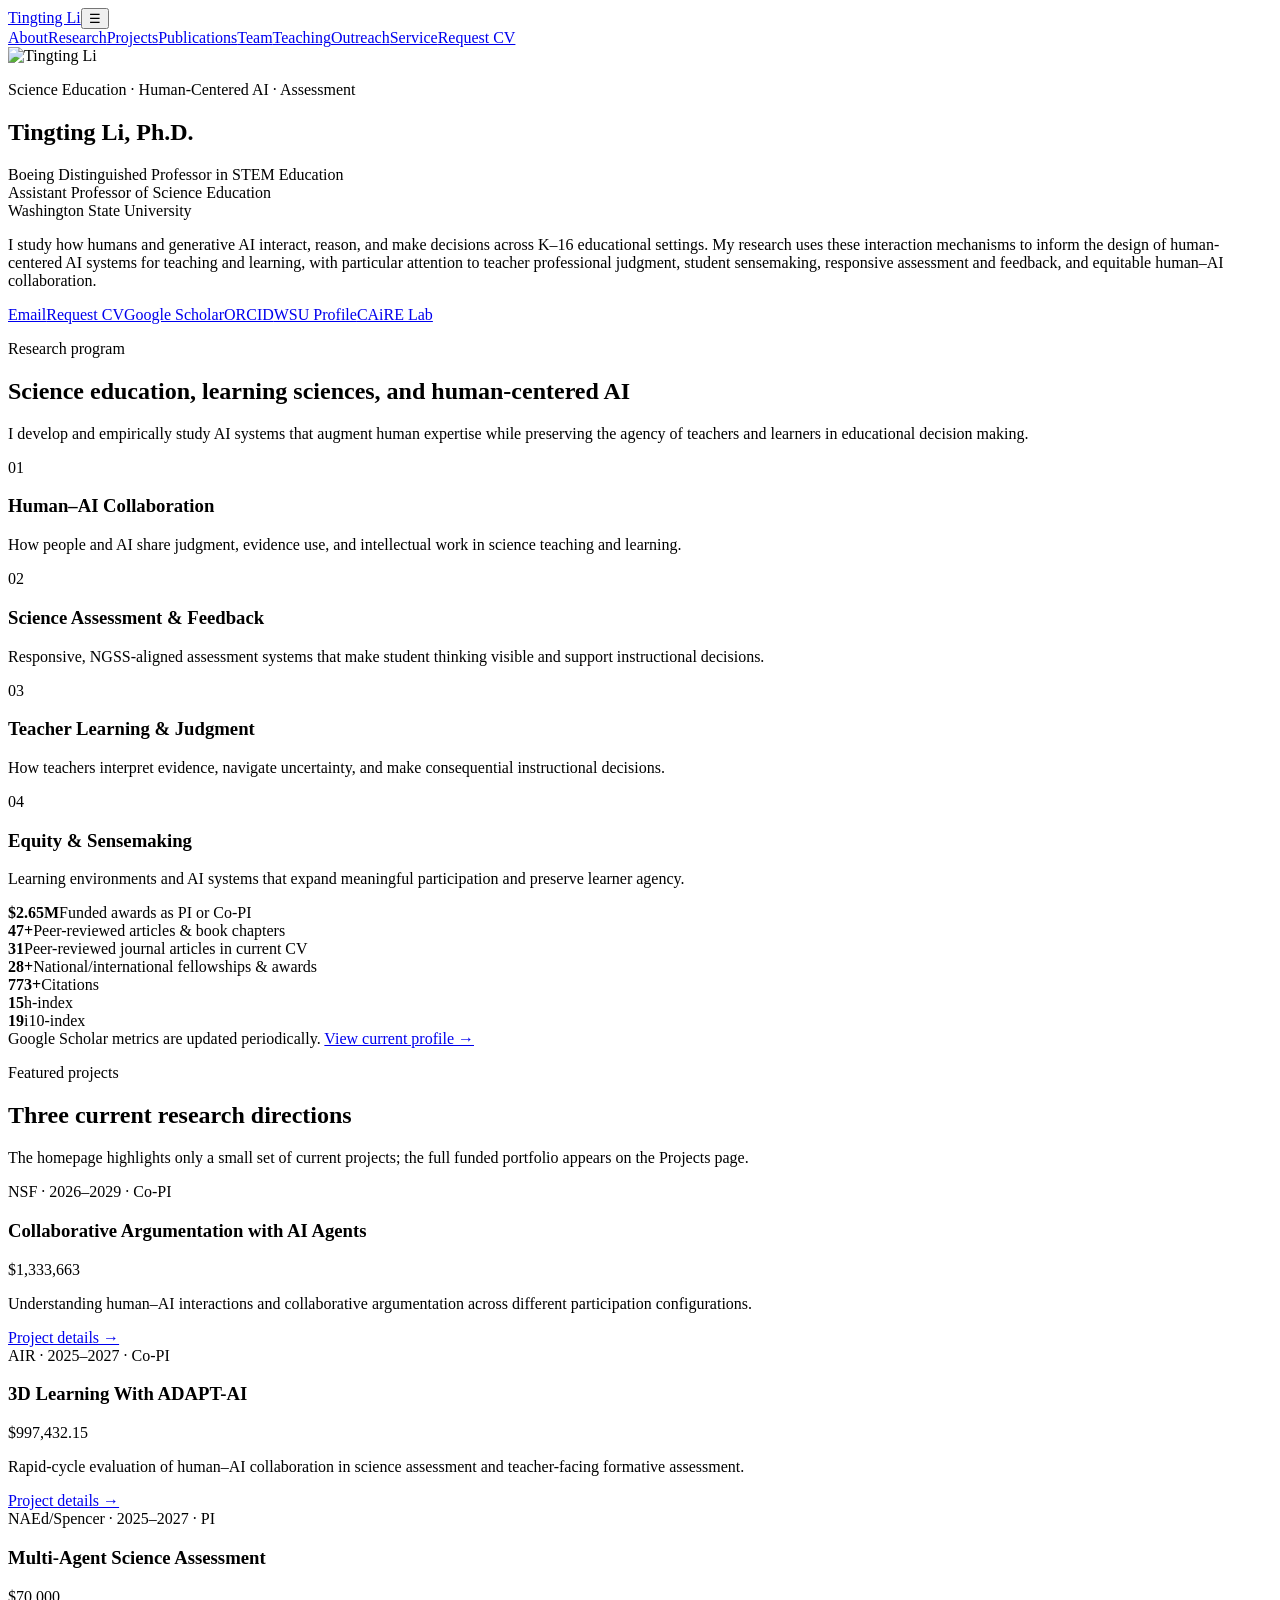
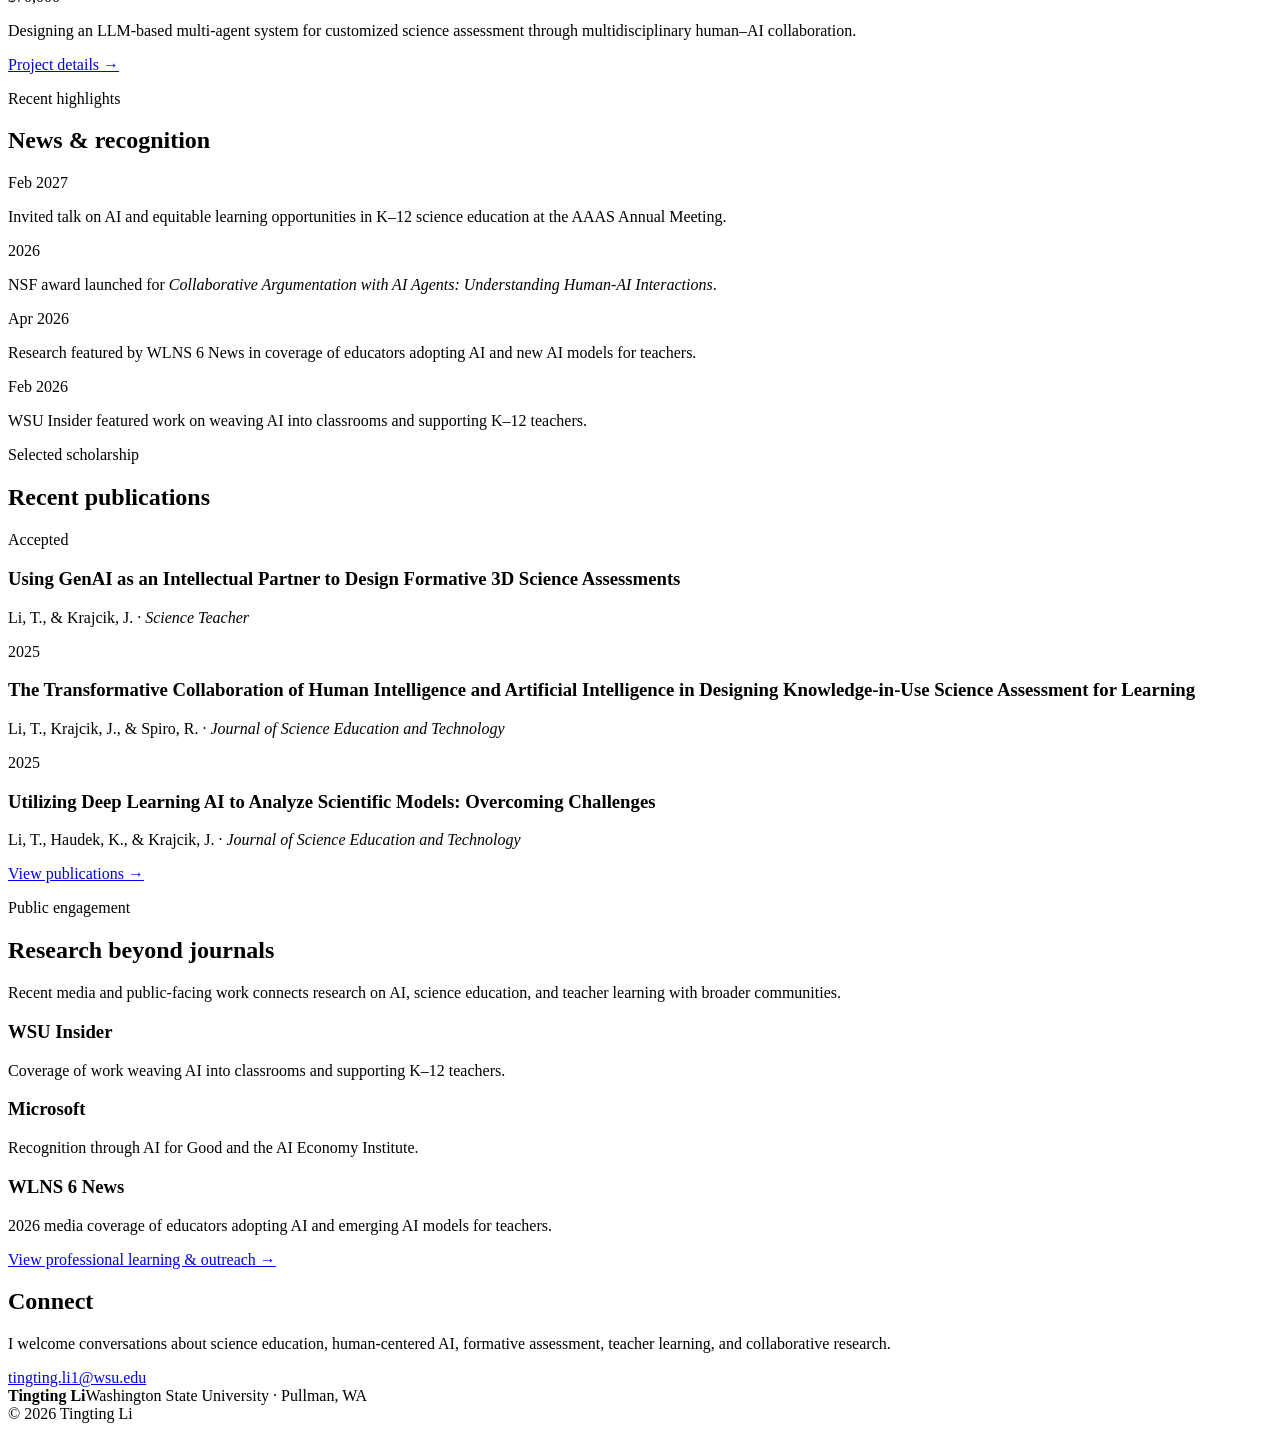
==== index.html @ 93d40b84 "Add files via upload Upload academic website" ====
<!doctype html><html lang="en"><head><meta charset="utf-8"><meta name="viewport" content="width=device-width,initial-scale=1"><meta name="description" content="Tingting Li, Boeing Distinguished Professor in STEM Education and Assistant Professor at Washington State University. Research on human-centered AI, science education, assessment, and teacher learning."><title>Tingting Li | Science Education & Human-Centered AI</title><link rel="stylesheet" href="assets/css/style.css"></head><body>
<header class="site-header"><div class="nav-wrap"><a class="brand" href="index.html">Tingting Li</a><button class="menu-btn" aria-label="Toggle navigation" onclick="document.body.classList.toggle('nav-open')">☰</button><nav class="nav"><a class="active" href="index.html">About</a><a href="research.html">Research</a><a href="projects.html">Projects</a><a href="publications.html">Publications</a><a href="team.html">Team</a><a href="teaching.html">Teaching</a><a href="outreach.html">Outreach</a><a href="service.html">Service</a><a href="mailto:tingting.li1@wsu.edu?subject=CV%20Request&body=Dear%20Dr.%20Li%2C%0A%0AI%20would%20like%20to%20request%20a%20copy%20of%20your%20CV.%0A%0ABest%2C%0A">Request CV</a></nav></div></header>
<main><section class="hero"><div class="hero-inner"><div class="portrait"><img src="assets/images/tingting-li-headshot.png" alt="Tingting Li"></div><div><p class="eyebrow">Science Education · Human-Centered AI · Assessment</p><h1>Tingting Li, Ph.D.</h1><p class="role">Boeing Distinguished Professor in STEM Education<br>Assistant Professor of Science Education<br>Washington State University</p><p class="lead">I study how humans and generative AI interact, reason, and make decisions across K–16 educational settings. My research uses these interaction mechanisms to inform the design of human-centered AI systems for teaching and learning, with particular attention to teacher professional judgment, student sensemaking, responsive assessment and feedback, and equitable human–AI collaboration.</p><div class="link-row"><a class="chip" href="mailto:tingting.li1@wsu.edu">Email</a><a class="chip" href="mailto:tingting.li1@wsu.edu?subject=CV%20Request&body=Dear%20Dr.%20Li%2C%0A%0AI%20would%20like%20to%20request%20a%20copy%20of%20your%20CV.%0A%0ABest%2C%0A">Request CV</a><a class="chip" href="https://scholar.google.com/citations?user=rBEZ-lkAAAAJ&hl=en&oi=ao" target="_blank" rel="noopener">Google Scholar</a><a class="chip" href="https://orcid.org/0000-0002-5692-2042" target="_blank" rel="noopener">ORCID</a><a class="chip" href="https://ceshs.wsu.edu/ceshs-directory/wsu-profile/tingting.li1/" target="_blank" rel="noopener">WSU Profile</a><a class="chip" href="https://labs.wsu.edu/caire/" target="_blank" rel="noopener">CAiRE Lab</a></div></div></div></section>
<section class="section"><div class="section-head"><div><p class="kicker">Research program</p><h2>Science education, learning sciences, and human-centered AI</h2></div><p class="section-intro">I develop and empirically study AI systems that augment human expertise while preserving the agency of teachers and learners in educational decision making.</p></div><div class="grid four"><article class="card"><span class="num">01</span><h3>Human–AI Collaboration</h3><p>How people and AI share judgment, evidence use, and intellectual work in science teaching and learning.</p></article><article class="card"><span class="num">02</span><h3>Science Assessment & Feedback</h3><p>Responsive, NGSS-aligned assessment systems that make student thinking visible and support instructional decisions.</p></article><article class="card"><span class="num">03</span><h3>Teacher Learning & Judgment</h3><p>How teachers interpret evidence, navigate uncertainty, and make consequential instructional decisions.</p></article><article class="card"><span class="num">04</span><h3>Equity & Sensemaking</h3><p>Learning environments and AI systems that expand meaningful participation and preserve learner agency.</p></article></div><div class="stats"><div class="stat"><strong>$2.65M</strong><span>Funded awards as PI or Co-PI</span></div><div class="stat"><strong>47+</strong><span>Peer-reviewed articles & book chapters</span></div><div class="stat"><strong>31</strong><span>Peer-reviewed journal articles in current CV</span></div><div class="stat"><strong>28+</strong><span>National/international fellowships & awards</span></div></div><div class="scholar-panel"><div class="scholar-metrics"><div><strong>773+</strong><span>Citations</span></div><div><strong>15</strong><span>h-index</span></div><div><strong>19</strong><span>i10-index</span></div></div><div class="scholar-note">Google Scholar metrics are updated periodically. <a href="https://scholar.google.com/citations?user=rBEZ-lkAAAAJ&hl=en&oi=ao" target="_blank" rel="noopener">View current profile →</a></div></div></section>
<section class="section alt"><div class="section-head"><div><p class="kicker">Featured projects</p><h2>Three current research directions</h2></div><p class="section-intro">The homepage highlights only a small set of current projects; the full funded portfolio appears on the Projects page.</p></div><div class="grid three"><article class="project"><div class="tag">NSF · 2026–2029 · Co-PI</div><h3>Collaborative Argumentation with AI Agents</h3><p class="project-meta">$1,333,663</p><p>Understanding human–AI interactions and collaborative argumentation across different participation configurations.</p><a href="projects.html#argumentation">Project details →</a></article><article class="project"><div class="tag">AIR · 2025–2027 · Co-PI</div><h3>3D Learning With ADAPT-AI</h3><p class="project-meta">$997,432.15</p><p>Rapid-cycle evaluation of human–AI collaboration in science assessment and teacher-facing formative assessment.</p><a href="projects.html#adapt">Project details →</a></article><article class="project"><div class="tag">NAEd/Spencer · 2025–2027 · PI</div><h3>Multi-Agent Science Assessment</h3><p class="project-meta">$70,000</p><p>Designing an LLM-based multi-agent system for customized science assessment through multidisciplinary human–AI collaboration.</p><a href="projects.html#multiagent">Project details →</a></article></div></section>
<section class="section split"><div><p class="kicker">Recent highlights</p><h2>News & recognition</h2><div class="news-item"><time>Feb 2027</time><p>Invited talk on AI and equitable learning opportunities in K–12 science education at the AAAS Annual Meeting.</p></div><div class="news-item"><time>2026</time><p>NSF award launched for <em>Collaborative Argumentation with AI Agents: Understanding Human-AI Interactions</em>.</p></div><div class="news-item"><time>Apr 2026</time><p>Research featured by WLNS 6 News in coverage of educators adopting AI and new AI models for teachers.</p></div><div class="news-item"><time>Feb 2026</time><p>WSU Insider featured work on weaving AI into classrooms and supporting K–12 teachers.</p></div></div><div><p class="kicker">Selected scholarship</p><h2>Recent publications</h2><article class="pub"><span class="year">Accepted</span><div><h3>Using GenAI as an Intellectual Partner to Design Formative 3D Science Assessments</h3><p>Li, T., & Krajcik, J. · <em>Science Teacher</em></p></div></article><article class="pub"><span class="year">2025</span><div><h3>The Transformative Collaboration of Human Intelligence and Artificial Intelligence in Designing Knowledge-in-Use Science Assessment for Learning</h3><p>Li, T., Krajcik, J., & Spiro, R. · <em>Journal of Science Education and Technology</em></p></div></article><article class="pub"><span class="year">2025</span><div><h3>Utilizing Deep Learning AI to Analyze Scientific Models: Overcoming Challenges</h3><p>Li, T., Haudek, K., & Krajcik, J. · <em>Journal of Science Education and Technology</em></p></div></article><a class="text-link" href="publications.html">View publications →</a></div></section>
<section class="section alt"><div class="section-head"><div><p class="kicker">Public engagement</p><h2>Research beyond journals</h2></div><p class="section-intro">Recent media and public-facing work connects research on AI, science education, and teacher learning with broader communities.</p></div><div class="grid three"><article class="media-card"><h3>WSU Insider</h3><p>Coverage of work weaving AI into classrooms and supporting K–12 teachers.</p></article><article class="media-card"><h3>Microsoft</h3><p>Recognition through AI for Good and the AI Economy Institute.</p></article><article class="media-card"><h3>WLNS 6 News</h3><p>2026 media coverage of educators adopting AI and emerging AI models for teachers.</p></article></div><a class="text-link" href="outreach.html">View professional learning & outreach →</a></section>
<section class="contact"><div><h2>Connect</h2><p>I welcome conversations about science education, human-centered AI, formative assessment, teacher learning, and collaborative research.</p></div><a class="contact-btn" href="mailto:tingting.li1@wsu.edu">tingting.li1@wsu.edu</a></section></main><footer><div class="footer-left"><strong>Tingting Li</strong><span>Washington State University · Pullman, WA</span></div><span>© 2026 Tingting Li</span></footer><script src="assets/js/main.js"></script></body></html>
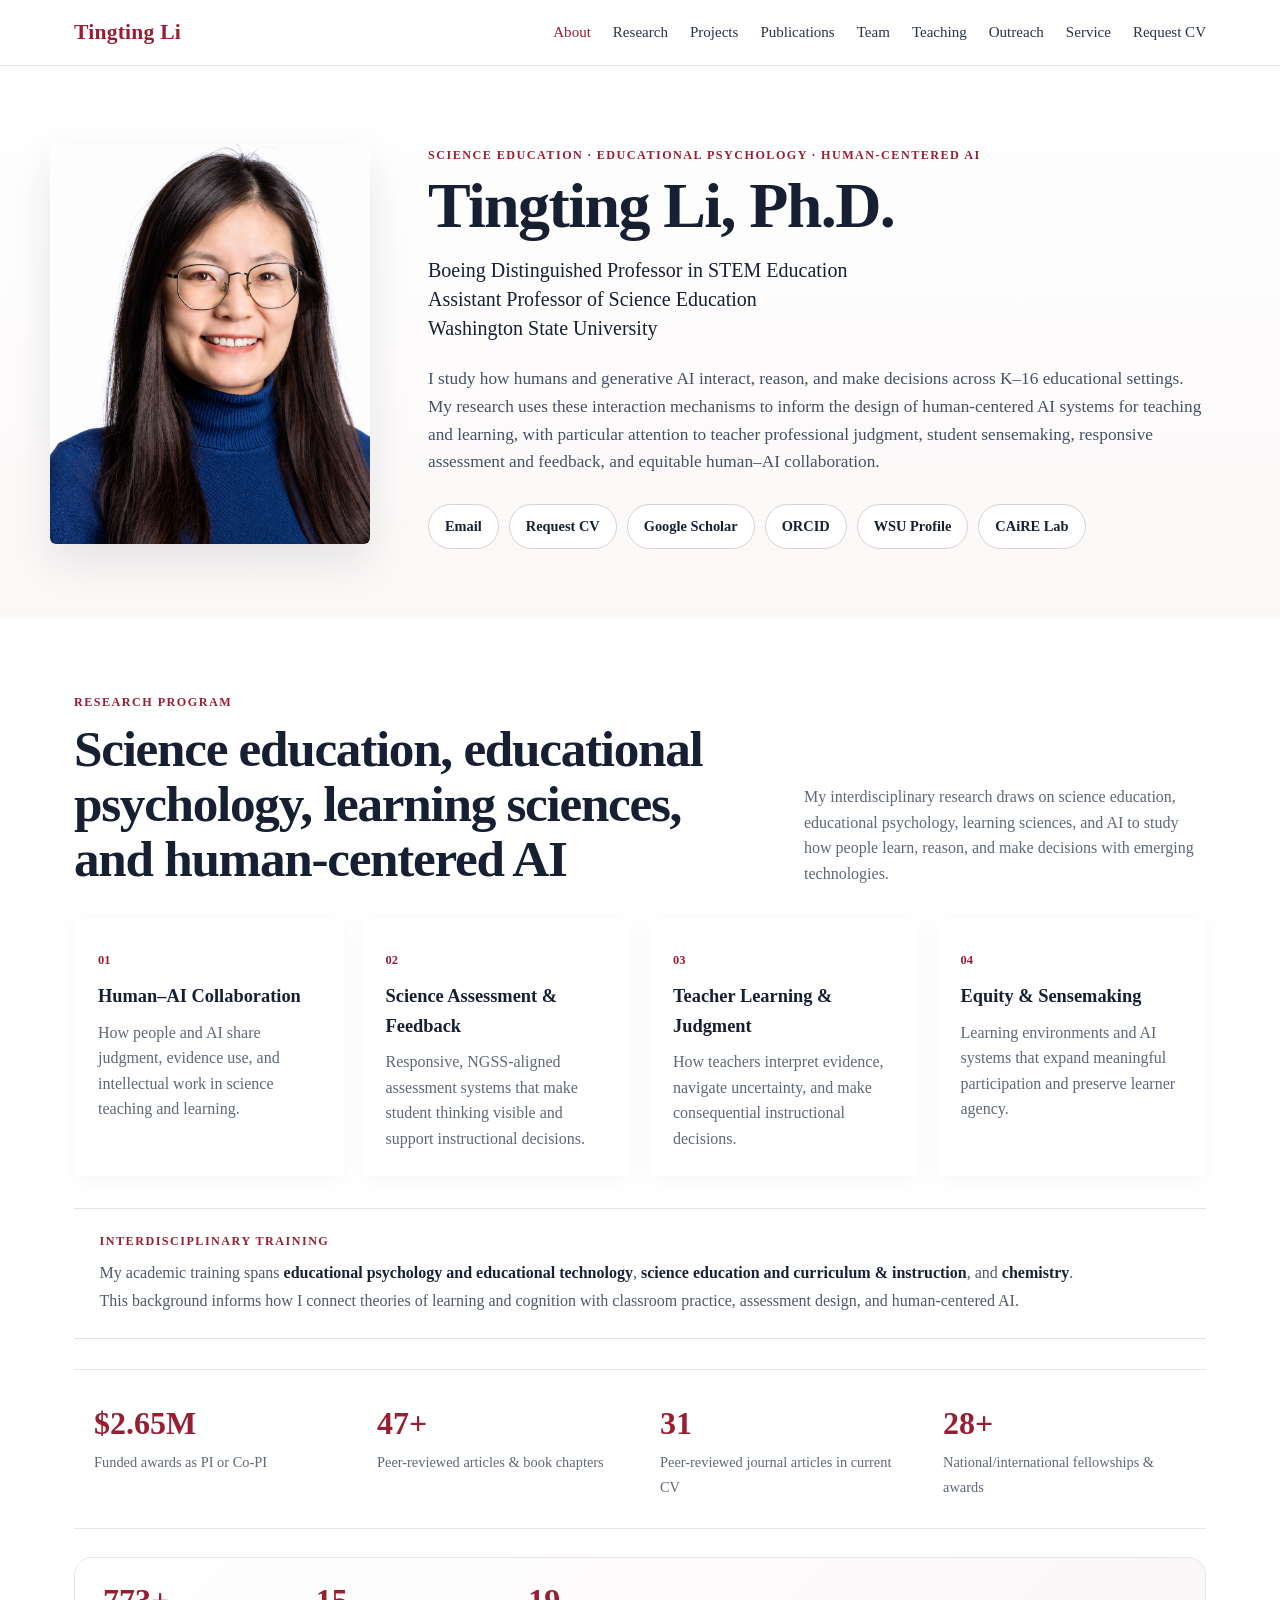
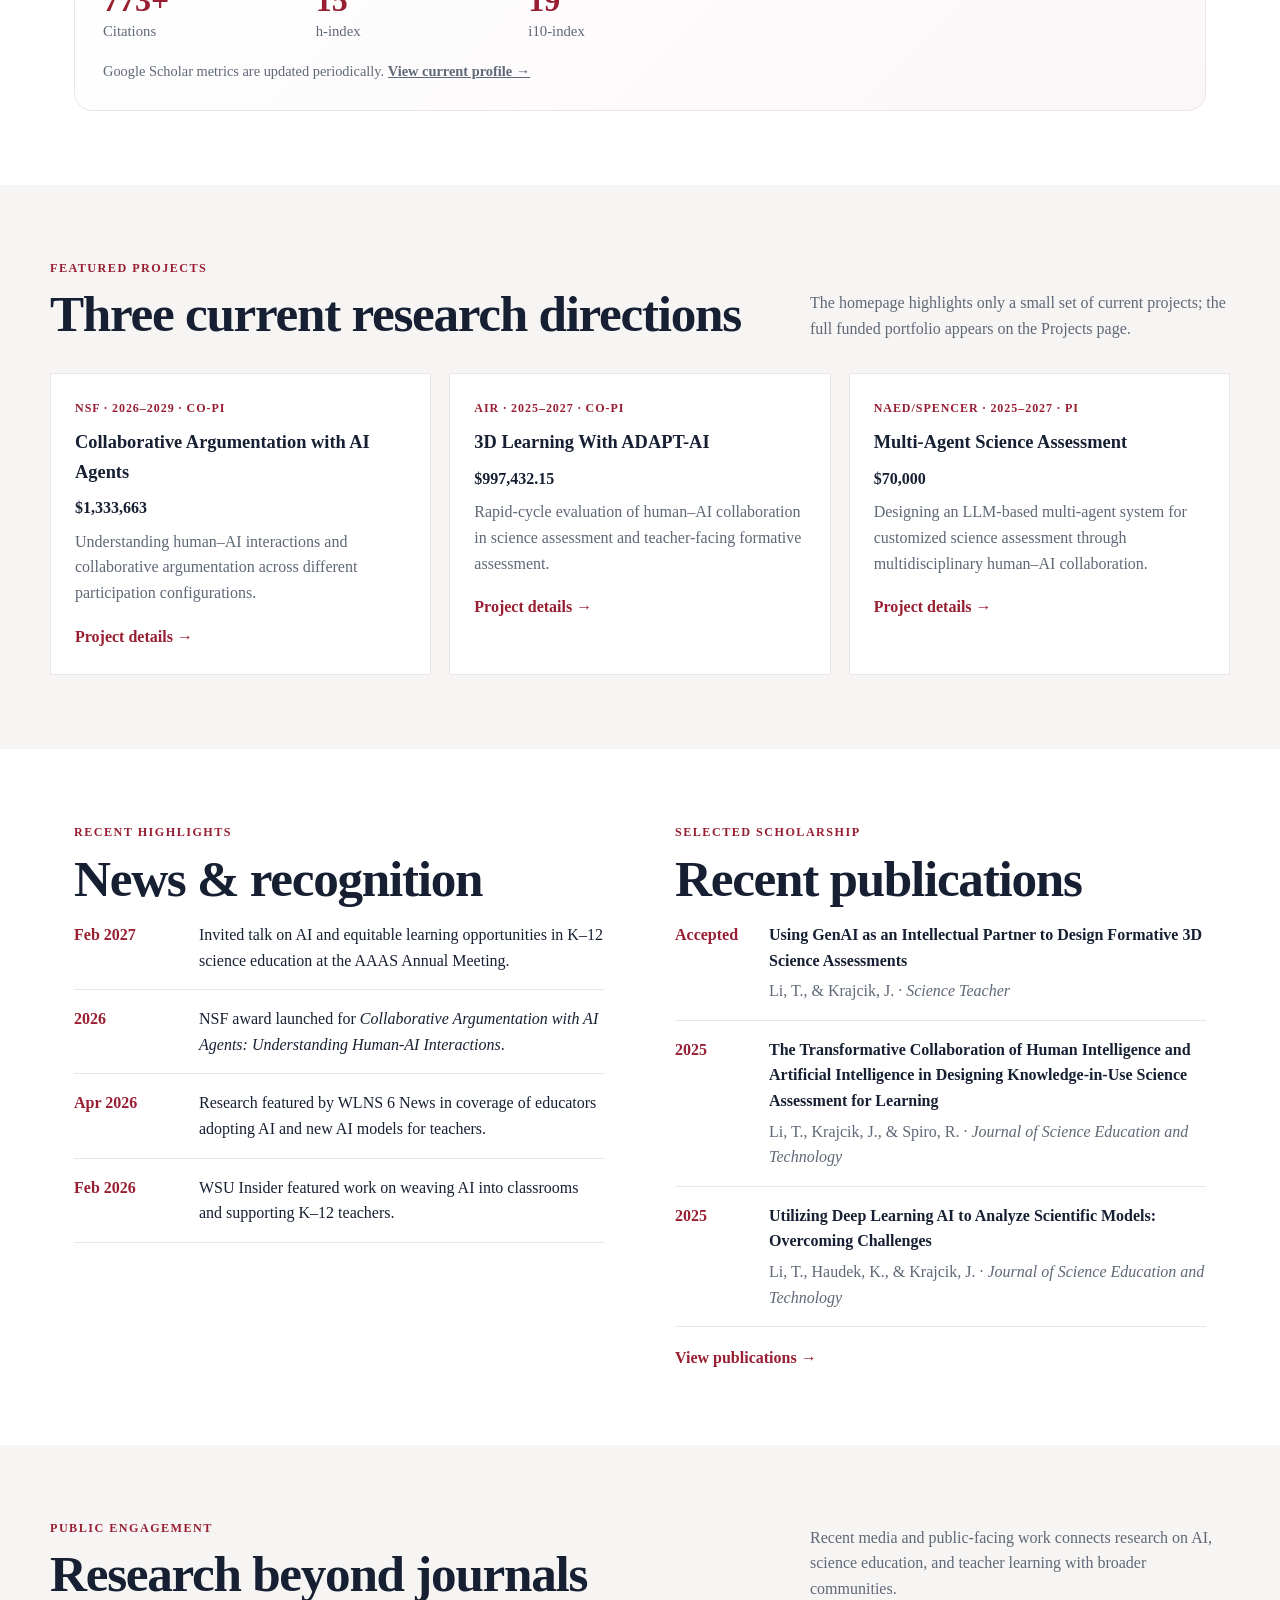
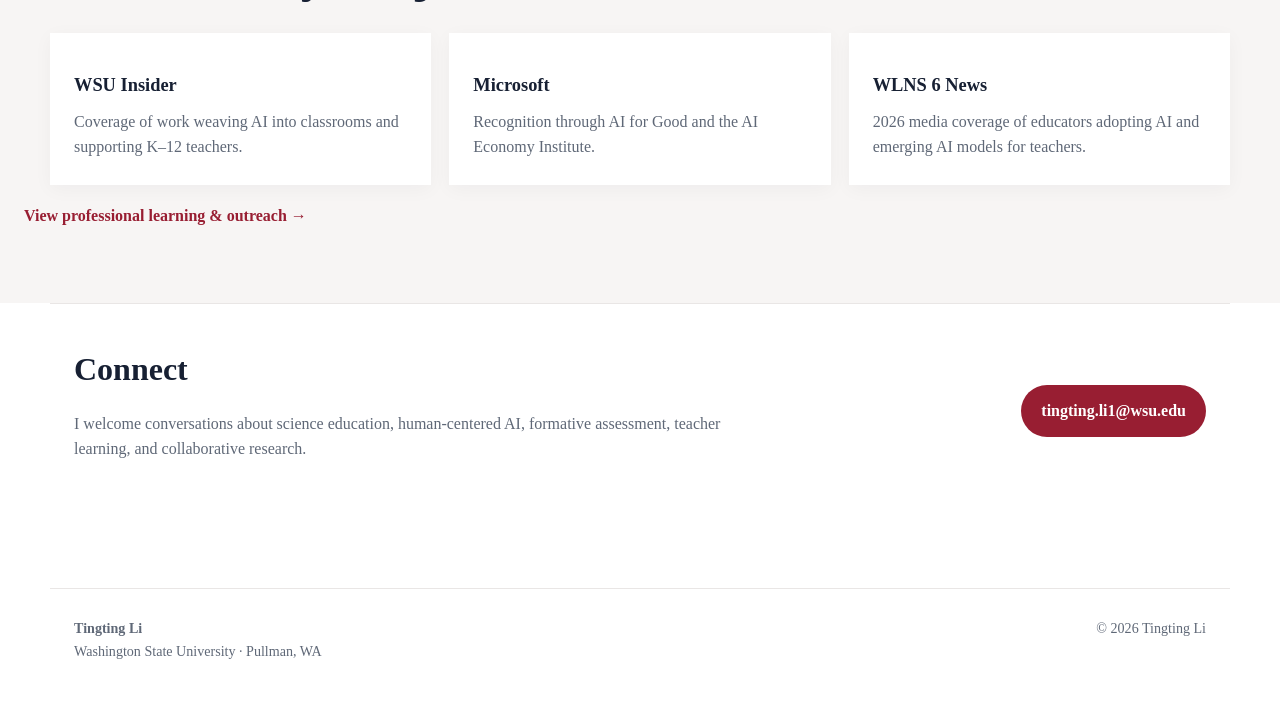
==== commit 4b31edd3: "Add files via upload" ====
--- a/index.html
+++ b/index.html
@@ -1,7 +1,7 @@
-<!doctype html><html lang="en"><head><meta charset="utf-8"><meta name="viewport" content="width=device-width,initial-scale=1"><meta name="description" content="Tingting Li, Boeing Distinguished Professor in STEM Education and Assistant Professor at Washington State University. Research on human-centered AI, science education, assessment, and teacher learning."><title>Tingting Li | Science Education & Human-Centered AI</title><link rel="stylesheet" href="assets/css/style.css"></head><body>
+<!doctype html><html lang="en"><head><meta charset="utf-8"><meta name="viewport" content="width=device-width,initial-scale=1"><meta name="description" content="Tingting Li, Boeing Distinguished Professor in STEM Education and Assistant Professor at Washington State University. Research spanning science education, educational psychology, learning sciences, human-centered AI, assessment, and teacher learning."><title>Tingting Li | Science Education, Educational Psychology & Human-Centered AI</title><link rel="stylesheet" href="assets/css/style.css"></head><body>
 <header class="site-header"><div class="nav-wrap"><a class="brand" href="index.html">Tingting Li</a><button class="menu-btn" aria-label="Toggle navigation" onclick="document.body.classList.toggle('nav-open')">☰</button><nav class="nav"><a class="active" href="index.html">About</a><a href="research.html">Research</a><a href="projects.html">Projects</a><a href="publications.html">Publications</a><a href="team.html">Team</a><a href="teaching.html">Teaching</a><a href="outreach.html">Outreach</a><a href="service.html">Service</a><a href="mailto:tingting.li1@wsu.edu?subject=CV%20Request&body=Dear%20Dr.%20Li%2C%0A%0AI%20would%20like%20to%20request%20a%20copy%20of%20your%20CV.%0A%0ABest%2C%0A">Request CV</a></nav></div></header>
-<main><section class="hero"><div class="hero-inner"><div class="portrait"><img src="assets/images/tingting-li-headshot.png" alt="Tingting Li"></div><div><p class="eyebrow">Science Education · Human-Centered AI · Assessment</p><h1>Tingting Li, Ph.D.</h1><p class="role">Boeing Distinguished Professor in STEM Education<br>Assistant Professor of Science Education<br>Washington State University</p><p class="lead">I study how humans and generative AI interact, reason, and make decisions across K–16 educational settings. My research uses these interaction mechanisms to inform the design of human-centered AI systems for teaching and learning, with particular attention to teacher professional judgment, student sensemaking, responsive assessment and feedback, and equitable human–AI collaboration.</p><div class="link-row"><a class="chip" href="mailto:tingting.li1@wsu.edu">Email</a><a class="chip" href="mailto:tingting.li1@wsu.edu?subject=CV%20Request&body=Dear%20Dr.%20Li%2C%0A%0AI%20would%20like%20to%20request%20a%20copy%20of%20your%20CV.%0A%0ABest%2C%0A">Request CV</a><a class="chip" href="https://scholar.google.com/citations?user=rBEZ-lkAAAAJ&hl=en&oi=ao" target="_blank" rel="noopener">Google Scholar</a><a class="chip" href="https://orcid.org/0000-0002-5692-2042" target="_blank" rel="noopener">ORCID</a><a class="chip" href="https://ceshs.wsu.edu/ceshs-directory/wsu-profile/tingting.li1/" target="_blank" rel="noopener">WSU Profile</a><a class="chip" href="https://labs.wsu.edu/caire/" target="_blank" rel="noopener">CAiRE Lab</a></div></div></div></section>
-<section class="section"><div class="section-head"><div><p class="kicker">Research program</p><h2>Science education, learning sciences, and human-centered AI</h2></div><p class="section-intro">I develop and empirically study AI systems that augment human expertise while preserving the agency of teachers and learners in educational decision making.</p></div><div class="grid four"><article class="card"><span class="num">01</span><h3>Human–AI Collaboration</h3><p>How people and AI share judgment, evidence use, and intellectual work in science teaching and learning.</p></article><article class="card"><span class="num">02</span><h3>Science Assessment & Feedback</h3><p>Responsive, NGSS-aligned assessment systems that make student thinking visible and support instructional decisions.</p></article><article class="card"><span class="num">03</span><h3>Teacher Learning & Judgment</h3><p>How teachers interpret evidence, navigate uncertainty, and make consequential instructional decisions.</p></article><article class="card"><span class="num">04</span><h3>Equity & Sensemaking</h3><p>Learning environments and AI systems that expand meaningful participation and preserve learner agency.</p></article></div><div class="stats"><div class="stat"><strong>$2.65M</strong><span>Funded awards as PI or Co-PI</span></div><div class="stat"><strong>47+</strong><span>Peer-reviewed articles & book chapters</span></div><div class="stat"><strong>31</strong><span>Peer-reviewed journal articles in current CV</span></div><div class="stat"><strong>28+</strong><span>National/international fellowships & awards</span></div></div><div class="scholar-panel"><div class="scholar-metrics"><div><strong>773+</strong><span>Citations</span></div><div><strong>15</strong><span>h-index</span></div><div><strong>19</strong><span>i10-index</span></div></div><div class="scholar-note">Google Scholar metrics are updated periodically. <a href="https://scholar.google.com/citations?user=rBEZ-lkAAAAJ&hl=en&oi=ao" target="_blank" rel="noopener">View current profile →</a></div></div></section>
+<main><section class="hero"><div class="hero-inner"><div class="portrait"><img src="assets/images/tingting-li-headshot.png" alt="Tingting Li"></div><div><p class="eyebrow">Science Education · Educational Psychology · Human-Centered AI</p><h1>Tingting Li, Ph.D.</h1><p class="role">Boeing Distinguished Professor in STEM Education<br>Assistant Professor of Science Education<br>Washington State University</p><p class="lead">I study how humans and generative AI interact, reason, and make decisions across K–16 educational settings. My research uses these interaction mechanisms to inform the design of human-centered AI systems for teaching and learning, with particular attention to teacher professional judgment, student sensemaking, responsive assessment and feedback, and equitable human–AI collaboration.</p><div class="link-row"><a class="chip" href="mailto:tingting.li1@wsu.edu">Email</a><a class="chip" href="mailto:tingting.li1@wsu.edu?subject=CV%20Request&body=Dear%20Dr.%20Li%2C%0A%0AI%20would%20like%20to%20request%20a%20copy%20of%20your%20CV.%0A%0ABest%2C%0A">Request CV</a><a class="chip" href="https://scholar.google.com/citations?user=rBEZ-lkAAAAJ&hl=en&oi=ao" target="_blank" rel="noopener">Google Scholar</a><a class="chip" href="https://orcid.org/0000-0002-5692-2042" target="_blank" rel="noopener">ORCID</a><a class="chip" href="https://ceshs.wsu.edu/ceshs-directory/wsu-profile/tingting.li1/" target="_blank" rel="noopener">WSU Profile</a><a class="chip" href="https://labs.wsu.edu/caire/" target="_blank" rel="noopener">CAiRE Lab</a></div></div></div></section>
+<section class="section"><div class="section-head"><div><p class="kicker">Research program</p><h2>Science education, educational psychology, learning sciences, and human-centered AI</h2></div><p class="section-intro">My interdisciplinary research draws on science education, educational psychology, learning sciences, and AI to study how people learn, reason, and make decisions with emerging technologies.</p></div><div class="grid four"><article class="card"><span class="num">01</span><h3>Human–AI Collaboration</h3><p>How people and AI share judgment, evidence use, and intellectual work in science teaching and learning.</p></article><article class="card"><span class="num">02</span><h3>Science Assessment & Feedback</h3><p>Responsive, NGSS-aligned assessment systems that make student thinking visible and support instructional decisions.</p></article><article class="card"><span class="num">03</span><h3>Teacher Learning & Judgment</h3><p>How teachers interpret evidence, navigate uncertainty, and make consequential instructional decisions.</p></article><article class="card"><span class="num">04</span><h3>Equity & Sensemaking</h3><p>Learning environments and AI systems that expand meaningful participation and preserve learner agency.</p></article></div><div class="training-strip"><p class="kicker">Interdisciplinary training</p><p>My academic training spans <strong>educational psychology and educational technology</strong>, <strong>science education and curriculum &amp; instruction</strong>, and <strong>chemistry</strong>. This background informs how I connect theories of learning and cognition with classroom practice, assessment design, and human-centered AI.</p></div><div class="stats"><div class="stat"><strong>$2.65M</strong><span>Funded awards as PI or Co-PI</span></div><div class="stat"><strong>47+</strong><span>Peer-reviewed articles & book chapters</span></div><div class="stat"><strong>31</strong><span>Peer-reviewed journal articles in current CV</span></div><div class="stat"><strong>28+</strong><span>National/international fellowships & awards</span></div></div><div class="scholar-panel"><div class="scholar-metrics"><div><strong>773+</strong><span>Citations</span></div><div><strong>15</strong><span>h-index</span></div><div><strong>19</strong><span>i10-index</span></div></div><div class="scholar-note">Google Scholar metrics are updated periodically. <a href="https://scholar.google.com/citations?user=rBEZ-lkAAAAJ&hl=en&oi=ao" target="_blank" rel="noopener">View current profile →</a></div></div></section>
 <section class="section alt"><div class="section-head"><div><p class="kicker">Featured projects</p><h2>Three current research directions</h2></div><p class="section-intro">The homepage highlights only a small set of current projects; the full funded portfolio appears on the Projects page.</p></div><div class="grid three"><article class="project"><div class="tag">NSF · 2026–2029 · Co-PI</div><h3>Collaborative Argumentation with AI Agents</h3><p class="project-meta">$1,333,663</p><p>Understanding human–AI interactions and collaborative argumentation across different participation configurations.</p><a href="projects.html#argumentation">Project details →</a></article><article class="project"><div class="tag">AIR · 2025–2027 · Co-PI</div><h3>3D Learning With ADAPT-AI</h3><p class="project-meta">$997,432.15</p><p>Rapid-cycle evaluation of human–AI collaboration in science assessment and teacher-facing formative assessment.</p><a href="projects.html#adapt">Project details →</a></article><article class="project"><div class="tag">NAEd/Spencer · 2025–2027 · PI</div><h3>Multi-Agent Science Assessment</h3><p class="project-meta">$70,000</p><p>Designing an LLM-based multi-agent system for customized science assessment through multidisciplinary human–AI collaboration.</p><a href="projects.html#multiagent">Project details →</a></article></div></section>
 <section class="section split"><div><p class="kicker">Recent highlights</p><h2>News & recognition</h2><div class="news-item"><time>Feb 2027</time><p>Invited talk on AI and equitable learning opportunities in K–12 science education at the AAAS Annual Meeting.</p></div><div class="news-item"><time>2026</time><p>NSF award launched for <em>Collaborative Argumentation with AI Agents: Understanding Human-AI Interactions</em>.</p></div><div class="news-item"><time>Apr 2026</time><p>Research featured by WLNS 6 News in coverage of educators adopting AI and new AI models for teachers.</p></div><div class="news-item"><time>Feb 2026</time><p>WSU Insider featured work on weaving AI into classrooms and supporting K–12 teachers.</p></div></div><div><p class="kicker">Selected scholarship</p><h2>Recent publications</h2><article class="pub"><span class="year">Accepted</span><div><h3>Using GenAI as an Intellectual Partner to Design Formative 3D Science Assessments</h3><p>Li, T., & Krajcik, J. · <em>Science Teacher</em></p></div></article><article class="pub"><span class="year">2025</span><div><h3>The Transformative Collaboration of Human Intelligence and Artificial Intelligence in Designing Knowledge-in-Use Science Assessment for Learning</h3><p>Li, T., Krajcik, J., & Spiro, R. · <em>Journal of Science Education and Technology</em></p></div></article><article class="pub"><span class="year">2025</span><div><h3>Utilizing Deep Learning AI to Analyze Scientific Models: Overcoming Challenges</h3><p>Li, T., Haudek, K., & Krajcik, J. · <em>Journal of Science Education and Technology</em></p></div></article><a class="text-link" href="publications.html">View publications →</a></div></section>
 <section class="section alt"><div class="section-head"><div><p class="kicker">Public engagement</p><h2>Research beyond journals</h2></div><p class="section-intro">Recent media and public-facing work connects research on AI, science education, and teacher learning with broader communities.</p></div><div class="grid three"><article class="media-card"><h3>WSU Insider</h3><p>Coverage of work weaving AI into classrooms and supporting K–12 teachers.</p></article><article class="media-card"><h3>Microsoft</h3><p>Recognition through AI for Good and the AI Economy Institute.</p></article><article class="media-card"><h3>WLNS 6 News</h3><p>2026 media coverage of educators adopting AI and emerging AI models for teachers.</p></article></div><a class="text-link" href="outreach.html">View professional learning & outreach →</a></section>
--- a/assets/css/style.css
+++ b/assets/css/style.css
@@ -0,0 +1,21 @@
+:root{--crimson:#981e32;--crimson-dark:#761526;--ink:#172033;--muted:#5f6877;--line:#e9e6e5;--soft:#f7f5f4;--white:#fff;--max:1180px}*{box-sizing:border-box}html{scroll-behavior:smooth}body{margin:0;font-family:"Times New Roman",Times,serif;color:var(--ink);background:#fff;line-height:1.6}a{color:inherit}.site-header{position:sticky;top:0;z-index:20;background:rgba(255,255,255,.96);border-bottom:1px solid var(--line);backdrop-filter:blur(10px)}.nav-wrap{max-width:var(--max);margin:auto;padding:15px 24px;display:flex;align-items:center;justify-content:space-between}.brand{text-decoration:none;font-size:1.35rem;font-weight:800;color:var(--crimson)}.nav{display:flex;gap:22px;align-items:center}.nav a{text-decoration:none;font-size:.94rem;color:#293246}.nav a:hover,.nav a.active{color:var(--crimson)}.menu-btn{display:none;border:0;background:none;font-size:1.5rem}.hero{padding:78px 24px 68px;background:linear-gradient(180deg,#fff 0,#fbf8f7 100%)}.hero-inner{max-width:var(--max);margin:auto;display:grid;grid-template-columns:320px 1fr;gap:58px;align-items:center}.portrait img{width:100%;aspect-ratio:4/5;object-fit:cover;border-radius:6px;box-shadow:0 18px 40px rgba(31,37,52,.10)}.eyebrow,.kicker{margin:0 0 8px;text-transform:uppercase;letter-spacing:.12em;font-size:.76rem;font-weight:800;color:var(--crimson)}h1{font-size:clamp(2.8rem,5vw,4.6rem);line-height:1.02;margin:0 0 18px;letter-spacing:-.045em}.role{font-size:1.25rem;line-height:1.45;margin:0 0 22px}.lead{font-size:1.08rem;color:#465064;max-width:780px}.link-row{display:flex;flex-wrap:wrap;gap:10px;margin-top:28px}.chip,.button{display:inline-flex;align-items:center;padding:10px 16px;border:1px solid #d7d2d0;border-radius:999px;text-decoration:none;font-weight:700;font-size:.9rem;background:white}.chip:hover,.button:hover{border-color:var(--crimson);color:var(--crimson)}.section{max-width:var(--max);margin:auto;padding:74px 24px}.section.alt{max-width:none;background:var(--soft)}.section.alt>*{max-width:var(--max);margin-left:auto;margin-right:auto}.section-head{display:grid;grid-template-columns:1.25fr .75fr;gap:60px;align-items:end;margin-bottom:32px}.section h2,.page-hero h1{font-size:clamp(2rem,4vw,3.2rem);line-height:1.08;letter-spacing:-.035em;margin:0}.section-intro{margin:0;color:var(--muted)}.grid{display:grid;gap:18px}.grid.four{grid-template-columns:repeat(4,1fr)}.grid.three{grid-template-columns:repeat(3,1fr)}.grid.two{grid-template-columns:repeat(2,1fr)}.card,.project,.media-card{background:#fff;border-top:3px solid transparent;padding:25px 24px;box-shadow:0 4px 18px rgba(31,37,52,.04)}.card:hover,.project:hover{border-top-color:var(--crimson)}.card .num{font-size:.78rem;font-weight:800;color:var(--crimson)}.card h3,.project h3,.media-card h3{margin:10px 0 8px;font-size:1.15rem}.card p,.project p,.media-card p{margin:0;color:var(--muted)}.stats{margin-top:30px;display:grid;grid-template-columns:repeat(4,1fr);border-top:1px solid var(--line);border-bottom:1px solid var(--line)}.stat{padding:28px 20px}.stat strong{display:block;font-size:2rem;color:var(--crimson)}.stat span{font-size:.9rem;color:var(--muted)}.project{border:1px solid var(--line);box-shadow:none}.tag{font-size:.75rem;text-transform:uppercase;letter-spacing:.08em;font-weight:800;color:var(--crimson)}.project-meta{font-weight:800;color:var(--ink)!important;margin-bottom:8px!important}.project a,.text-link{display:inline-block;margin-top:18px;color:var(--crimson);font-weight:800;text-decoration:none}.split{display:grid;grid-template-columns:1fr 1fr;gap:70px}.news-item{display:grid;grid-template-columns:105px 1fr;gap:20px;padding:16px 0;border-bottom:1px solid var(--line)}.news-item time{font-weight:800;color:var(--crimson)}.news-item p{margin:0}.pub{display:grid;grid-template-columns:76px 1fr;gap:18px;padding:16px 0;border-bottom:1px solid var(--line)}.pub .year{font-weight:800;color:var(--crimson)}.pub h3{font-size:1rem;margin:0 0 5px}.pub p{margin:0;color:var(--muted)}.contact{max-width:var(--max);margin:0 auto 70px;padding:40px 24px;border-top:1px solid var(--line);display:flex;justify-content:space-between;gap:40px;align-items:center}.contact h2{margin:0 0 8px;font-size:2rem}.contact p{max-width:700px;color:var(--muted)}.contact-btn{background:var(--crimson);color:white;text-decoration:none;padding:13px 20px;border-radius:999px;font-weight:800}.page-hero{padding:72px 24px 46px;background:var(--soft)}.page-hero>div{max-width:var(--max);margin:auto}.page-hero p{max-width:760px;color:var(--muted);font-size:1.05rem}.content{max-width:var(--max);margin:auto;padding:54px 24px 80px}.content h2{font-size:1.8rem;margin:42px 0 14px}.content h3{margin:28px 0 8px}.content p,.content li{color:#465064}.timeline{display:grid;gap:0}.timeline-item{display:grid;grid-template-columns:150px 1fr;gap:25px;padding:22px 0;border-bottom:1px solid var(--line)}.timeline-item time{font-weight:800;color:var(--crimson)}.pub-list article{padding:20px 0;border-bottom:1px solid var(--line)}.pub-list h3{margin:0 0 8px;font-size:1.05rem}.pub-list p{margin:0}.team-grid{display:grid;grid-template-columns:repeat(3,1fr);gap:18px}.person{padding:24px;border:1px solid var(--line);background:#fff}.person h3{margin:0 0 6px}.person p{margin:0;color:var(--muted)}footer{border-top:1px solid var(--line);max-width:var(--max);margin:auto;padding:28px 24px 40px;display:flex;justify-content:space-between;gap:30px;color:var(--muted);font-size:.88rem}.footer-left{display:flex;flex-direction:column} @media(max-width:900px){.nav{display:none}.menu-btn{display:block}.nav-open .nav{display:flex;position:absolute;top:62px;left:0;right:0;padding:20px 24px;background:white;border-bottom:1px solid var(--line);flex-direction:column;align-items:flex-start}.hero-inner{grid-template-columns:1fr}.portrait{max-width:280px}.grid.four,.grid.three,.stats,.team-grid{grid-template-columns:repeat(2,1fr)}.section-head,.split{grid-template-columns:1fr;gap:28px}}@media(max-width:620px){.grid.four,.grid.three,.grid.two,.stats,.team-grid{grid-template-columns:1fr}.hero{padding-top:44px}.news-item,.pub,.timeline-item{grid-template-columns:1fr;gap:6px}.contact,footer{flex-direction:column;align-items:flex-start}h1{font-size:2.65rem}}
+
+/* Final version: Scholar metrics and CV-request controls */
+.scholar-panel{margin-top:28px;padding:26px 28px;border:1px solid var(--line);border-radius:18px;background:linear-gradient(135deg,#fff 0%,#fbf6f7 100%)}
+.scholar-metrics{display:grid;grid-template-columns:repeat(3,minmax(0,1fr));gap:18px;max-width:620px}
+.scholar-metrics>div{display:flex;flex-direction:column;gap:4px}
+.scholar-metrics strong{font-size:2rem;line-height:1;color:var(--crimson)}
+.scholar-metrics span{font-size:.92rem;color:var(--muted)}
+.scholar-note{margin-top:17px;font-size:.9rem;color:var(--muted)}
+.scholar-note a{font-weight:700}
+.action-row{display:flex;gap:12px;flex-wrap:wrap;margin-top:30px}
+.button.secondary{background:#fff;color:var(--crimson);border:1px solid var(--crimson)}
+@media(max-width:640px){.scholar-metrics{grid-template-columns:repeat(3,1fr);gap:8px}.scholar-metrics strong{font-size:1.55rem}.scholar-panel{padding:20px 16px}}
+
+/* Typography refinement: Georgia for display/UI emphasis, Times New Roman for body copy */
+body{font-family:"Times New Roman",Times,serif}
+.brand,.nav a,.menu-btn,h1,h2,h3,.eyebrow,.kicker,.chip,.button,.contact-btn,.tag,.stat strong,.stat span,.news-item time,.pub .year,.timeline-item time,.scholar-metrics strong,.scholar-metrics span{font-family:Georgia,"Times New Roman",serif}
+.brand{letter-spacing:.01em}
+h1,.section h2,.page-hero h1{letter-spacing:-.025em}
+
+.training-strip{margin-top:2rem;padding:1.4rem 1.6rem;border-top:1px solid #e6e1df;border-bottom:1px solid #e6e1df;max-width:1200px}.training-strip p:last-child{margin:.35rem 0 0;max-width:1000px;line-height:1.75;color:#4f596b}.training-strip strong{color:#182236}
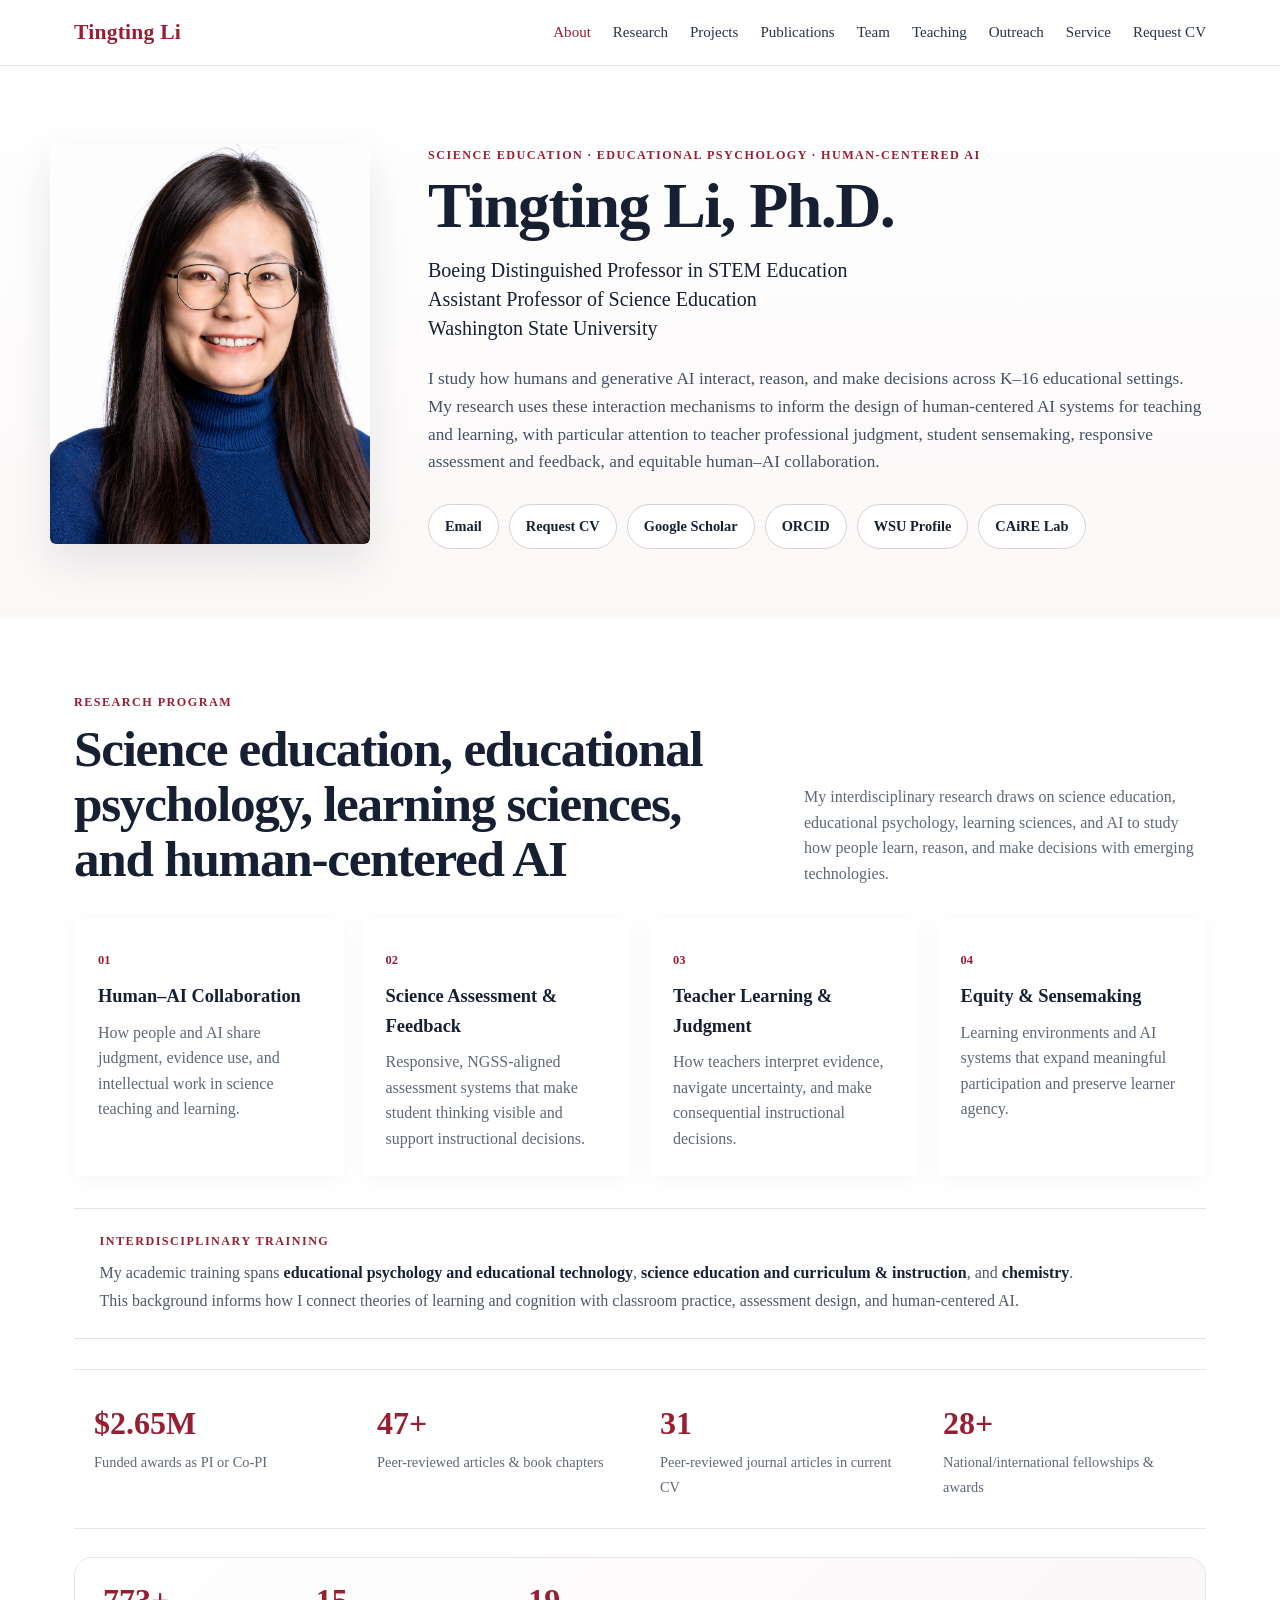
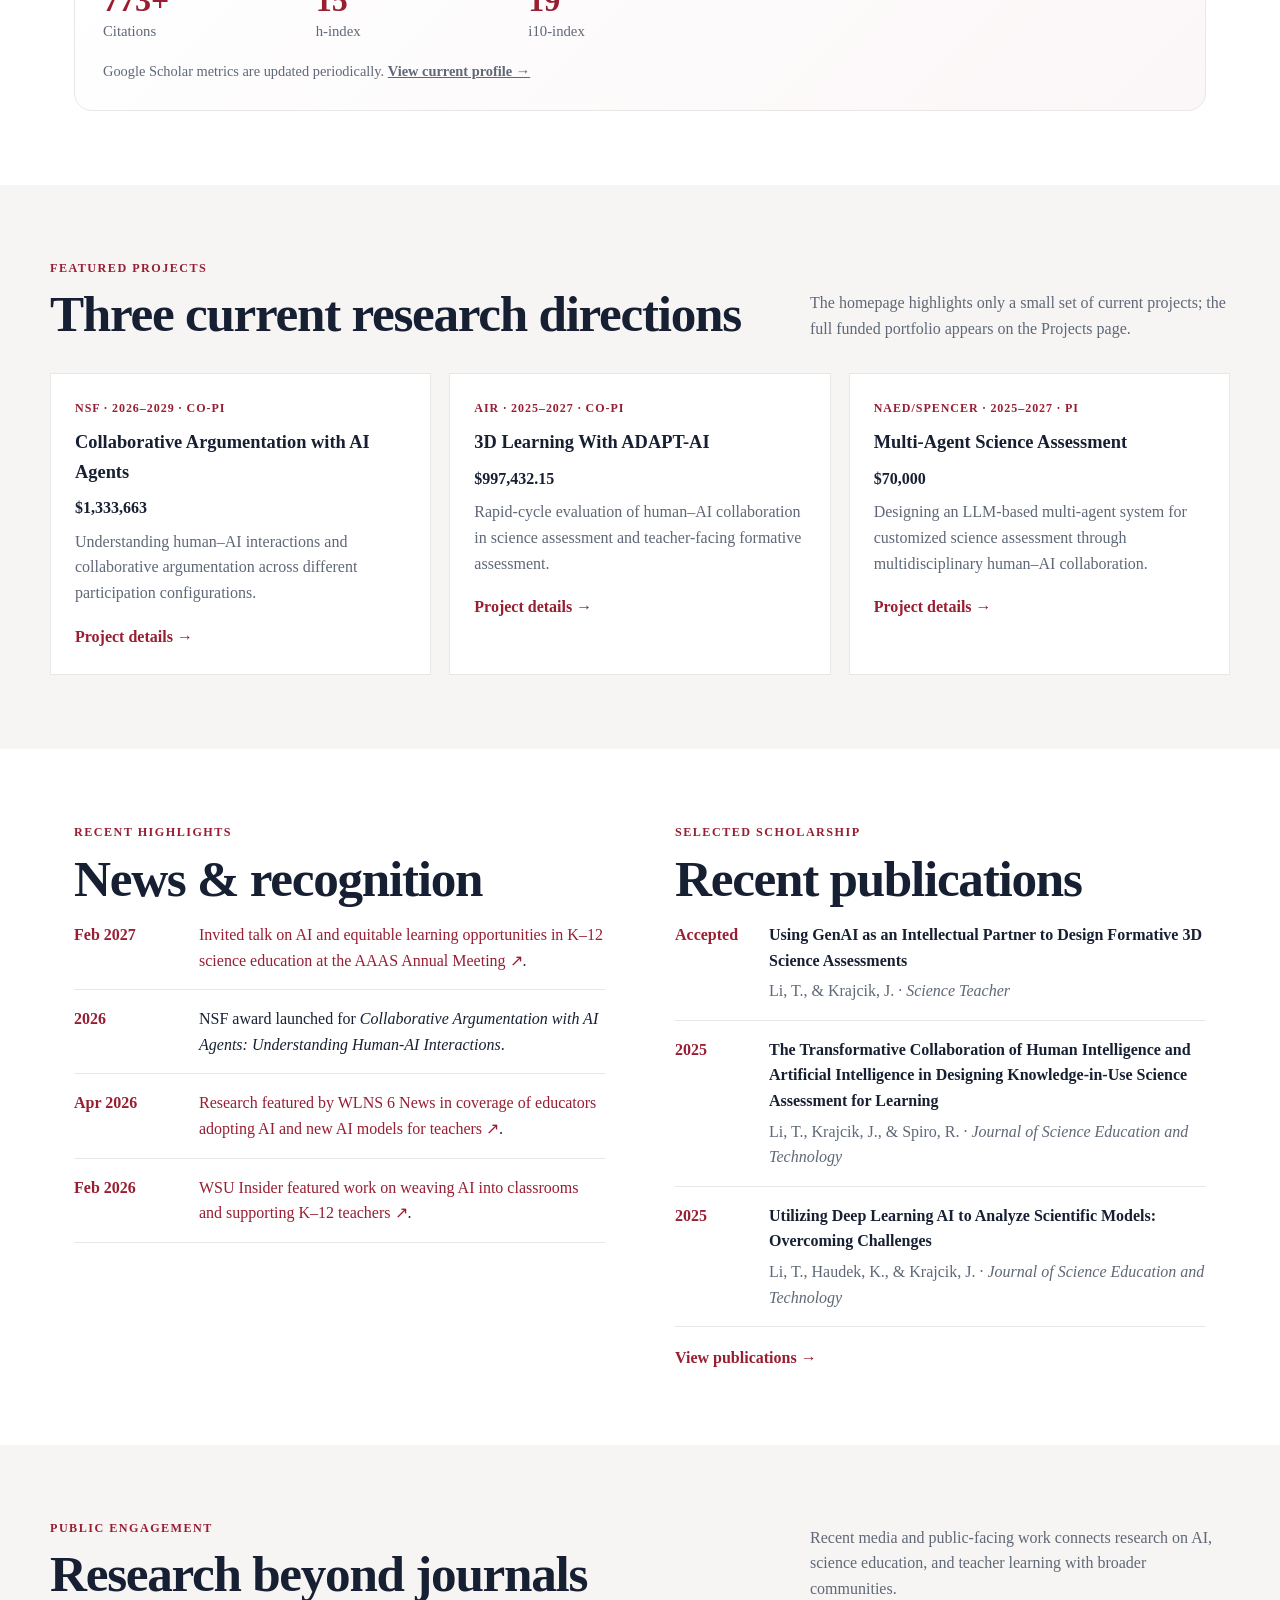
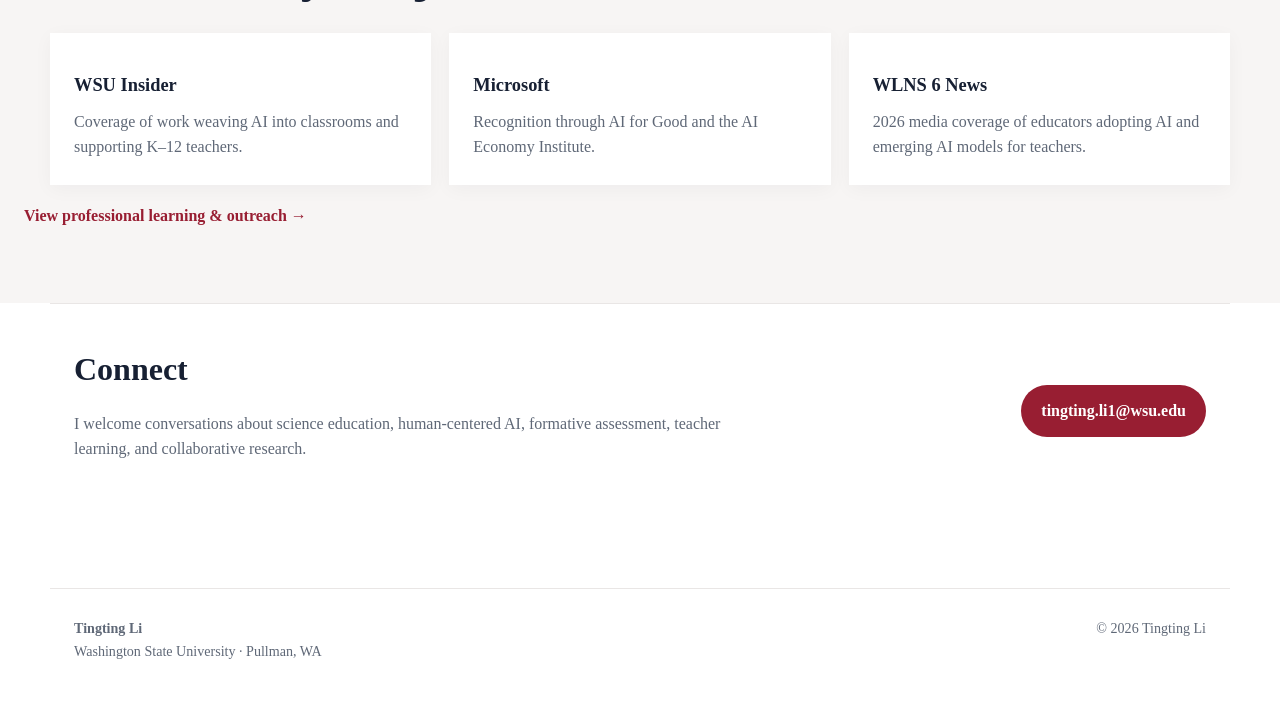
==== commit 1d499a19: "Add files via upload" ====
--- a/index.html
+++ b/index.html
@@ -3,6 +3,6 @@
 <main><section class="hero"><div class="hero-inner"><div class="portrait"><img src="assets/images/tingting-li-headshot.png" alt="Tingting Li"></div><div><p class="eyebrow">Science Education · Educational Psychology · Human-Centered AI</p><h1>Tingting Li, Ph.D.</h1><p class="role">Boeing Distinguished Professor in STEM Education<br>Assistant Professor of Science Education<br>Washington State University</p><p class="lead">I study how humans and generative AI interact, reason, and make decisions across K–16 educational settings. My research uses these interaction mechanisms to inform the design of human-centered AI systems for teaching and learning, with particular attention to teacher professional judgment, student sensemaking, responsive assessment and feedback, and equitable human–AI collaboration.</p><div class="link-row"><a class="chip" href="mailto:tingting.li1@wsu.edu">Email</a><a class="chip" href="mailto:tingting.li1@wsu.edu?subject=CV%20Request&body=Dear%20Dr.%20Li%2C%0A%0AI%20would%20like%20to%20request%20a%20copy%20of%20your%20CV.%0A%0ABest%2C%0A">Request CV</a><a class="chip" href="https://scholar.google.com/citations?user=rBEZ-lkAAAAJ&hl=en&oi=ao" target="_blank" rel="noopener">Google Scholar</a><a class="chip" href="https://orcid.org/0000-0002-5692-2042" target="_blank" rel="noopener">ORCID</a><a class="chip" href="https://ceshs.wsu.edu/ceshs-directory/wsu-profile/tingting.li1/" target="_blank" rel="noopener">WSU Profile</a><a class="chip" href="https://labs.wsu.edu/caire/" target="_blank" rel="noopener">CAiRE Lab</a></div></div></div></section>
 <section class="section"><div class="section-head"><div><p class="kicker">Research program</p><h2>Science education, educational psychology, learning sciences, and human-centered AI</h2></div><p class="section-intro">My interdisciplinary research draws on science education, educational psychology, learning sciences, and AI to study how people learn, reason, and make decisions with emerging technologies.</p></div><div class="grid four"><article class="card"><span class="num">01</span><h3>Human–AI Collaboration</h3><p>How people and AI share judgment, evidence use, and intellectual work in science teaching and learning.</p></article><article class="card"><span class="num">02</span><h3>Science Assessment & Feedback</h3><p>Responsive, NGSS-aligned assessment systems that make student thinking visible and support instructional decisions.</p></article><article class="card"><span class="num">03</span><h3>Teacher Learning & Judgment</h3><p>How teachers interpret evidence, navigate uncertainty, and make consequential instructional decisions.</p></article><article class="card"><span class="num">04</span><h3>Equity & Sensemaking</h3><p>Learning environments and AI systems that expand meaningful participation and preserve learner agency.</p></article></div><div class="training-strip"><p class="kicker">Interdisciplinary training</p><p>My academic training spans <strong>educational psychology and educational technology</strong>, <strong>science education and curriculum &amp; instruction</strong>, and <strong>chemistry</strong>. This background informs how I connect theories of learning and cognition with classroom practice, assessment design, and human-centered AI.</p></div><div class="stats"><div class="stat"><strong>$2.65M</strong><span>Funded awards as PI or Co-PI</span></div><div class="stat"><strong>47+</strong><span>Peer-reviewed articles & book chapters</span></div><div class="stat"><strong>31</strong><span>Peer-reviewed journal articles in current CV</span></div><div class="stat"><strong>28+</strong><span>National/international fellowships & awards</span></div></div><div class="scholar-panel"><div class="scholar-metrics"><div><strong>773+</strong><span>Citations</span></div><div><strong>15</strong><span>h-index</span></div><div><strong>19</strong><span>i10-index</span></div></div><div class="scholar-note">Google Scholar metrics are updated periodically. <a href="https://scholar.google.com/citations?user=rBEZ-lkAAAAJ&hl=en&oi=ao" target="_blank" rel="noopener">View current profile →</a></div></div></section>
 <section class="section alt"><div class="section-head"><div><p class="kicker">Featured projects</p><h2>Three current research directions</h2></div><p class="section-intro">The homepage highlights only a small set of current projects; the full funded portfolio appears on the Projects page.</p></div><div class="grid three"><article class="project"><div class="tag">NSF · 2026–2029 · Co-PI</div><h3>Collaborative Argumentation with AI Agents</h3><p class="project-meta">$1,333,663</p><p>Understanding human–AI interactions and collaborative argumentation across different participation configurations.</p><a href="projects.html#argumentation">Project details →</a></article><article class="project"><div class="tag">AIR · 2025–2027 · Co-PI</div><h3>3D Learning With ADAPT-AI</h3><p class="project-meta">$997,432.15</p><p>Rapid-cycle evaluation of human–AI collaboration in science assessment and teacher-facing formative assessment.</p><a href="projects.html#adapt">Project details →</a></article><article class="project"><div class="tag">NAEd/Spencer · 2025–2027 · PI</div><h3>Multi-Agent Science Assessment</h3><p class="project-meta">$70,000</p><p>Designing an LLM-based multi-agent system for customized science assessment through multidisciplinary human–AI collaboration.</p><a href="projects.html#multiagent">Project details →</a></article></div></section>
-<section class="section split"><div><p class="kicker">Recent highlights</p><h2>News & recognition</h2><div class="news-item"><time>Feb 2027</time><p>Invited talk on AI and equitable learning opportunities in K–12 science education at the AAAS Annual Meeting.</p></div><div class="news-item"><time>2026</time><p>NSF award launched for <em>Collaborative Argumentation with AI Agents: Understanding Human-AI Interactions</em>.</p></div><div class="news-item"><time>Apr 2026</time><p>Research featured by WLNS 6 News in coverage of educators adopting AI and new AI models for teachers.</p></div><div class="news-item"><time>Feb 2026</time><p>WSU Insider featured work on weaving AI into classrooms and supporting K–12 teachers.</p></div></div><div><p class="kicker">Selected scholarship</p><h2>Recent publications</h2><article class="pub"><span class="year">Accepted</span><div><h3>Using GenAI as an Intellectual Partner to Design Formative 3D Science Assessments</h3><p>Li, T., & Krajcik, J. · <em>Science Teacher</em></p></div></article><article class="pub"><span class="year">2025</span><div><h3>The Transformative Collaboration of Human Intelligence and Artificial Intelligence in Designing Knowledge-in-Use Science Assessment for Learning</h3><p>Li, T., Krajcik, J., & Spiro, R. · <em>Journal of Science Education and Technology</em></p></div></article><article class="pub"><span class="year">2025</span><div><h3>Utilizing Deep Learning AI to Analyze Scientific Models: Overcoming Challenges</h3><p>Li, T., Haudek, K., & Krajcik, J. · <em>Journal of Science Education and Technology</em></p></div></article><a class="text-link" href="publications.html">View publications →</a></div></section>
+<section class="section split"><div><p class="kicker">Recent highlights</p><h2>News & recognition</h2><div class="news-item"><time>Feb 2027</time><p><a class="ext-link" href="https://meetings.aaas.org/" target="_blank" rel="noopener">Invited talk on AI and equitable learning opportunities in K–12 science education at the AAAS Annual Meeting ↗</a>.</p></div><div class="news-item"><time>2026</time><p>NSF award launched for <em>Collaborative Argumentation with AI Agents: Understanding Human-AI Interactions</em>.</p></div><div class="news-item"><time>Apr 2026</time><p><a class="ext-link" href="https://www.wlns.com/top-stories/educators-adopting-ai-in-the-classroom/" target="_blank" rel="noopener">Research featured by WLNS 6 News in coverage of educators adopting AI and new AI models for teachers ↗</a>.</p></div><div class="news-item"><time>Feb 2026</time><p><a class="ext-link" href="https://news.wsu.edu/news/2026/02/10/wsu-weaving-ai-into-the-classroom-aiding-k-12-teachers/" target="_blank" rel="noopener">WSU Insider featured work on weaving AI into classrooms and supporting K–12 teachers ↗</a>.</p></div></div><div><p class="kicker">Selected scholarship</p><h2>Recent publications</h2><article class="pub"><span class="year">Accepted</span><div><h3>Using GenAI as an Intellectual Partner to Design Formative 3D Science Assessments</h3><p>Li, T., & Krajcik, J. · <em>Science Teacher</em></p></div></article><article class="pub"><span class="year">2025</span><div><h3>The Transformative Collaboration of Human Intelligence and Artificial Intelligence in Designing Knowledge-in-Use Science Assessment for Learning</h3><p>Li, T., Krajcik, J., & Spiro, R. · <em>Journal of Science Education and Technology</em></p></div></article><article class="pub"><span class="year">2025</span><div><h3>Utilizing Deep Learning AI to Analyze Scientific Models: Overcoming Challenges</h3><p>Li, T., Haudek, K., & Krajcik, J. · <em>Journal of Science Education and Technology</em></p></div></article><a class="text-link" href="publications.html">View publications →</a></div></section>
 <section class="section alt"><div class="section-head"><div><p class="kicker">Public engagement</p><h2>Research beyond journals</h2></div><p class="section-intro">Recent media and public-facing work connects research on AI, science education, and teacher learning with broader communities.</p></div><div class="grid three"><article class="media-card"><h3>WSU Insider</h3><p>Coverage of work weaving AI into classrooms and supporting K–12 teachers.</p></article><article class="media-card"><h3>Microsoft</h3><p>Recognition through AI for Good and the AI Economy Institute.</p></article><article class="media-card"><h3>WLNS 6 News</h3><p>2026 media coverage of educators adopting AI and emerging AI models for teachers.</p></article></div><a class="text-link" href="outreach.html">View professional learning & outreach →</a></section>
 <section class="contact"><div><h2>Connect</h2><p>I welcome conversations about science education, human-centered AI, formative assessment, teacher learning, and collaborative research.</p></div><a class="contact-btn" href="mailto:tingting.li1@wsu.edu">tingting.li1@wsu.edu</a></section></main><footer><div class="footer-left"><strong>Tingting Li</strong><span>Washington State University · Pullman, WA</span></div><span>© 2026 Tingting Li</span></footer><script src="assets/js/main.js"></script></body></html>
--- a/assets/css/style.css
+++ b/assets/css/style.css
@@ -19,3 +19,5 @@
 h1,.section h2,.page-hero h1{letter-spacing:-.025em}
 
 .training-strip{margin-top:2rem;padding:1.4rem 1.6rem;border-top:1px solid #e6e1df;border-bottom:1px solid #e6e1df;max-width:1200px}.training-strip p:last-child{margin:.35rem 0 0;max-width:1000px;line-height:1.75;color:#4f596b}.training-strip strong{color:#182236}
+
+.ext-link{color:var(--crimson);text-decoration:none}.ext-link:hover{text-decoration:underline;text-underline-offset:3px}
